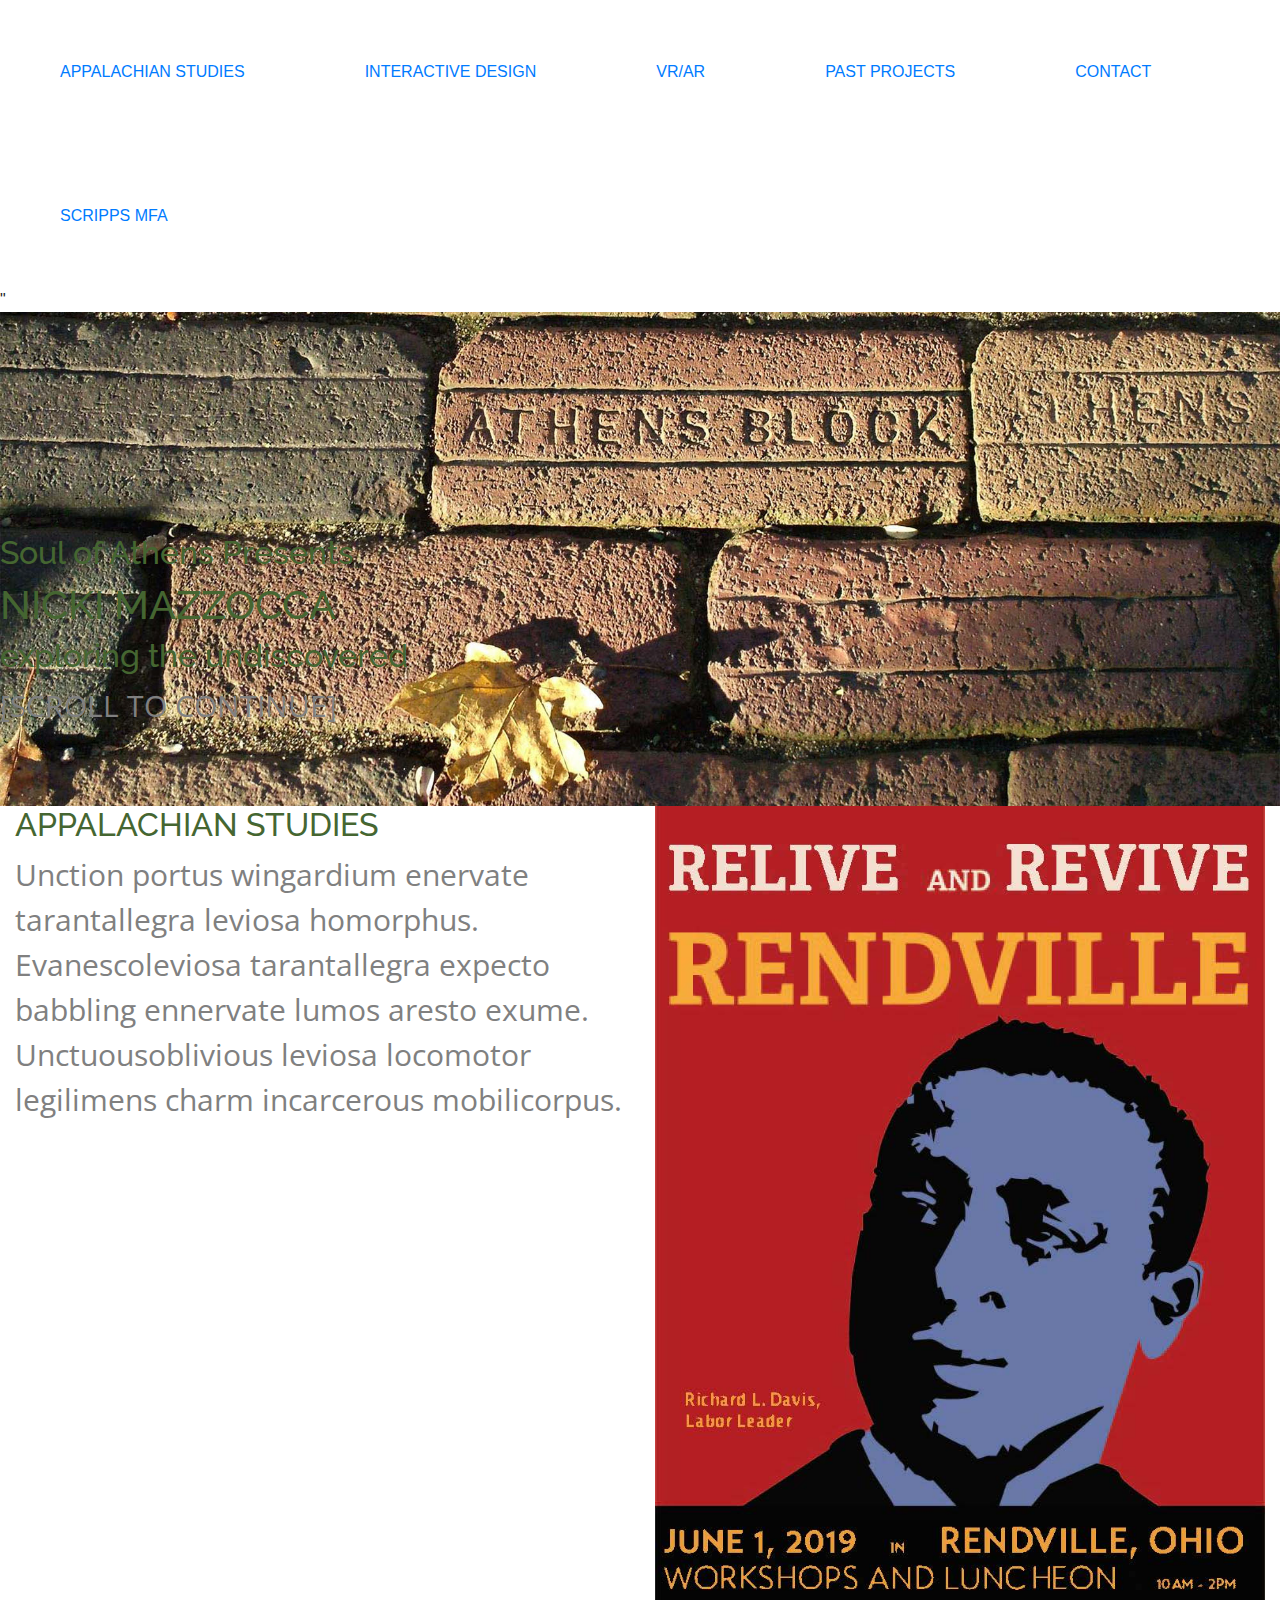
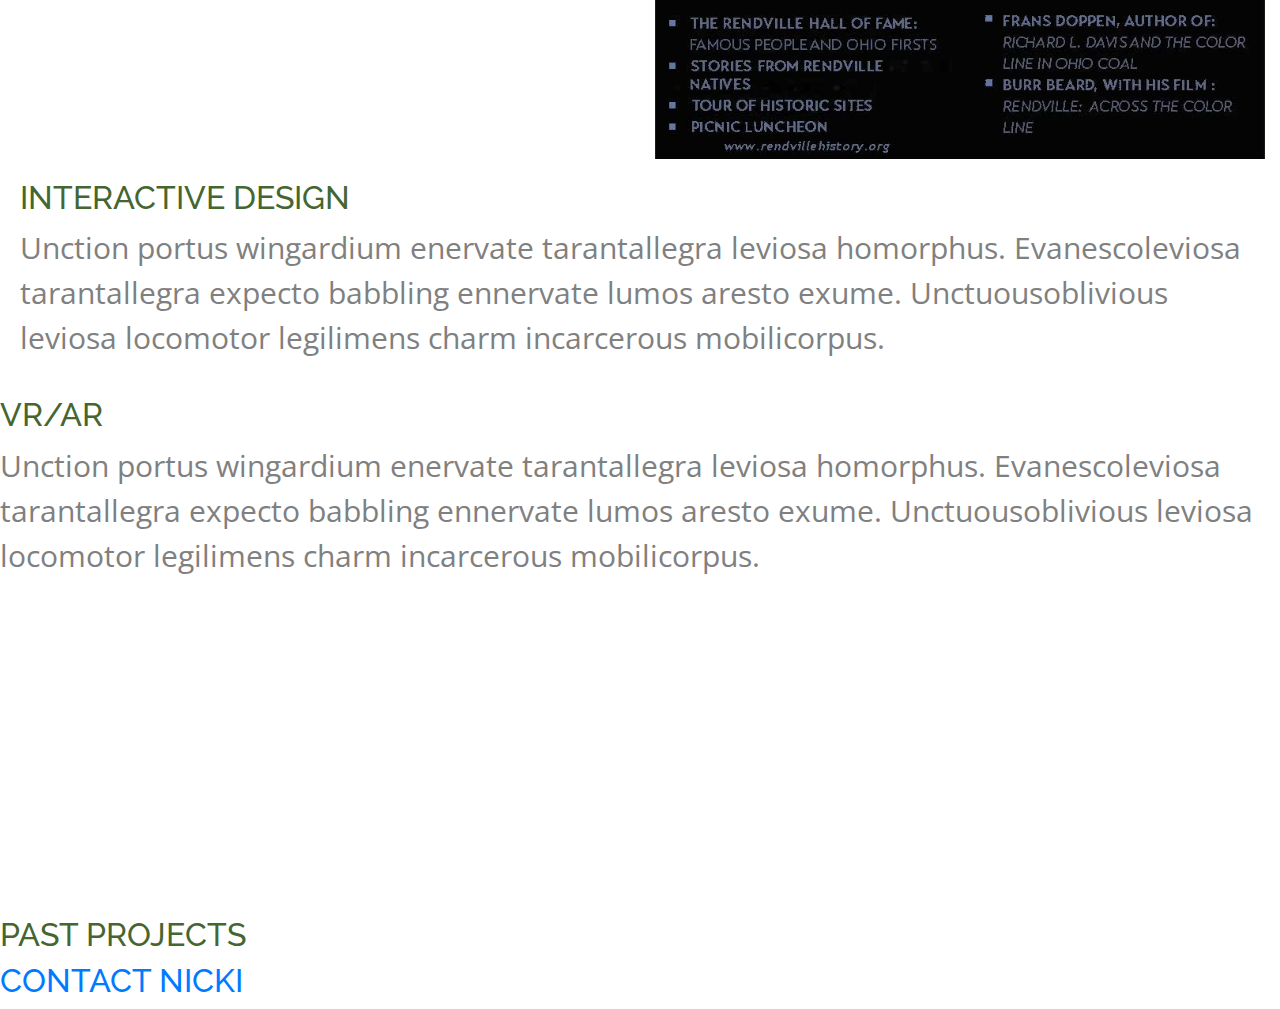
==== index.html @ fb614a62 "Initial commit" ====
<!DOCTYPE html>
<html>

<head>
  <link rel="stylesheet" type="text/css" href="styles.css">
  <link rel="stylesheet" href="https://stackpath.bootstrapcdn.com/bootstrap/4.3.1/css/bootstrap.min.css" integrity="sha384-ggOyR0iXCbMQv3Xipma34MD+dH/1fQ784/j6cY/iJTQUOhcWr7x9JvoRxT2MZw1T" crossorigin="anonymous">
  <link href="https://fonts.googleapis.com/css?family=Open+Sans|Raleway&display=swap" rel="stylesheet">
  <title>nmazzocca portfolio</title>
</head>

<body>
<!-- header -->

  <div>
    <ul class="nav">
  <li><a href="#appalachianStudies">APPALACHIAN STUDIES</a></li>
  <li><a href="#interactiveDesign">INTERACTIVE DESIGN</a></li>
  <li><a href="#vrAR">VR/AR</a></li>
  <li><a href="#pastProjects">PAST PROJECTS</a></li>
  <li><a href="#pastProjects">CONTACT</a></li>
  <li><a href="http://www.ohio.edu/scrippscollege/mfa">SCRIPPS MFA</a></li>
</ul>
<!-- experimenting
    <nav>
      <a href="#appalachianStudies">Appalachian Studies</a>
      <a href="#interactiveDesign">Interactive Design</a>
      <a href="#vrAR">VR/AR</a>
      <a href="#pastProjects">Past Projects</a>
      <a href="#contactMe">Contact Me</a>
    </nav>-->
  </div>"

  <div class="row no-gutters">
      <div class="col-12">
        <div id="title-vid">
          <img src="images\fallBrick.jpg" class="img-fluid">
          <div class="project-title">
            <div class="headline">
              <h2>Soul of Athens Presents</h2>
              <h1>NICKI MAZZOCCA</h1>
              <h2>exploring the undiscovered</h2>
              <p>[SCROLL TO CONTINUE]</p>
            </div>
          </div>
        </div>
      </div>
    </div>


  <div class="container-fluid" class="textPadding">
    <div class="row">
    <div class="col-6 mx-auto" class="textPadding" id="appalachianStudies">
    
    <h2>APPALACHIAN STUDIES</h2>
    <p>Unction portus wingardium enervate tarantallegra leviosa homorphus. Evanescoleviosa tarantallegra expecto babbling ennervate lumos aresto exume. Unctuousoblivious leviosa locomotor legilimens charm incarcerous mobilicorpus.</p>
  </div>

  <div class="col-6 mx-auto">
<!---  <div class="textboxR">--->

    <img src="images\rendville.jpg" alt="Rendville Poster" class="img-fluid">
  </div>
  </div>
  </div>


  <div class="textPadding" id="interactiveDesign">
    <h2>INTERACTIVE DESIGN</h2>
    <p>Unction portus wingardium enervate tarantallegra leviosa homorphus. Evanescoleviosa tarantallegra expecto babbling ennervate lumos aresto exume. Unctuousoblivious leviosa locomotor legilimens charm incarcerous mobilicorpus.</p>
  </div>

  <div class="textboxL" id="vrAR">
    <h2>VR/AR</h2>
    <p>Unction portus wingardium enervate tarantallegra leviosa homorphus. Evanescoleviosa tarantallegra expecto babbling ennervate lumos aresto exume. Unctuousoblivious leviosa locomotor legilimens charm incarcerous mobilicorpus.</p>
    </div>

  <div class="textboxR">
    <iframe width="560" height="315" src="https://www.youtube.com/embed/bmFbKdnv5q4" frameborder="0" allow="accelerometer; autoplay; encrypted-media; gyroscope; picture-in-picture" allowfullscreen></iframe>
  </div>

  <div id="pastProjects"></div>
  <h2>PAST PROJECTS</h2>

  <div id="contactMe">
    <h2><a href = "mailto: nm291703@ohio.edu">CONTACT NICKI</a></h2>
  </div>

</body>
<script src="https://code.jquery.com/jquery-3.3.1.slim.min.js" integrity="sha384-q8i/X+965DzO0rT7abK41JStQIAqVgRVzpbzo5smXKp4YfRvH+8abtTE1Pi6jizo" crossorigin="anonymous"></script>
<script src="https://cdnjs.cloudflare.com/ajax/libs/popper.js/1.14.7/umd/popper.min.js" integrity="sha384-UO2eT0CpHqdSJQ6hJty5KVphtPhzWj9WO1clHTMGa3JDZwrnQq4sF86dIHNDz0W1" crossorigin="anonymous"></script>
<script src="https://stackpath.bootstrapcdn.com/bootstrap/4.3.1/js/bootstrap.min.js" integrity="sha384-JjSmVgyd0p3pXB1rRibZUAYoIIy6OrQ6VrjIEaFf/nJGzIxFDsf4x0xIM+B07jRM" crossorigin="anonymous"></script>
</html>
---- styles.css ----
h1 {
  font-size: 60px;
  font-family: Raleway;
  color: #456631;
}

p {
  font-size: 30px;
  font-family: Open Sans;
  color: grey;
}

h2 {
  font-size: 50px;
  font-family: Raleway;
  color: #456631;
}

/*.textboxL {
  width: 600px;
  height: auto;
  padding-left: 30px;
  margin: 0;
}

.textboxR {
  width: 600px;
  height: auto;
  padding-left: 30px;
  margin: 0;
}*/

.nav {
  list-style-type: none;
  text-align: center;
  margin: 0;
  padding: 0;
}

.nav li {
  display: inline-block;
  text-decoration-color: #333532;
  font-family: Helvetica;
  font-size: 16px;
  padding: 60px;
}

#jumbotron {
  position:  relative;
  padding-bottom: 56.75%;
  padding-top: -10;
  overflow: hidden;
  z-index: -10000;
}

.headline {
    position: absolute;
    top: 45%;
    width: 100%;
    z-index: 1000;
}

.textPadding {
  padding: 20px;
}
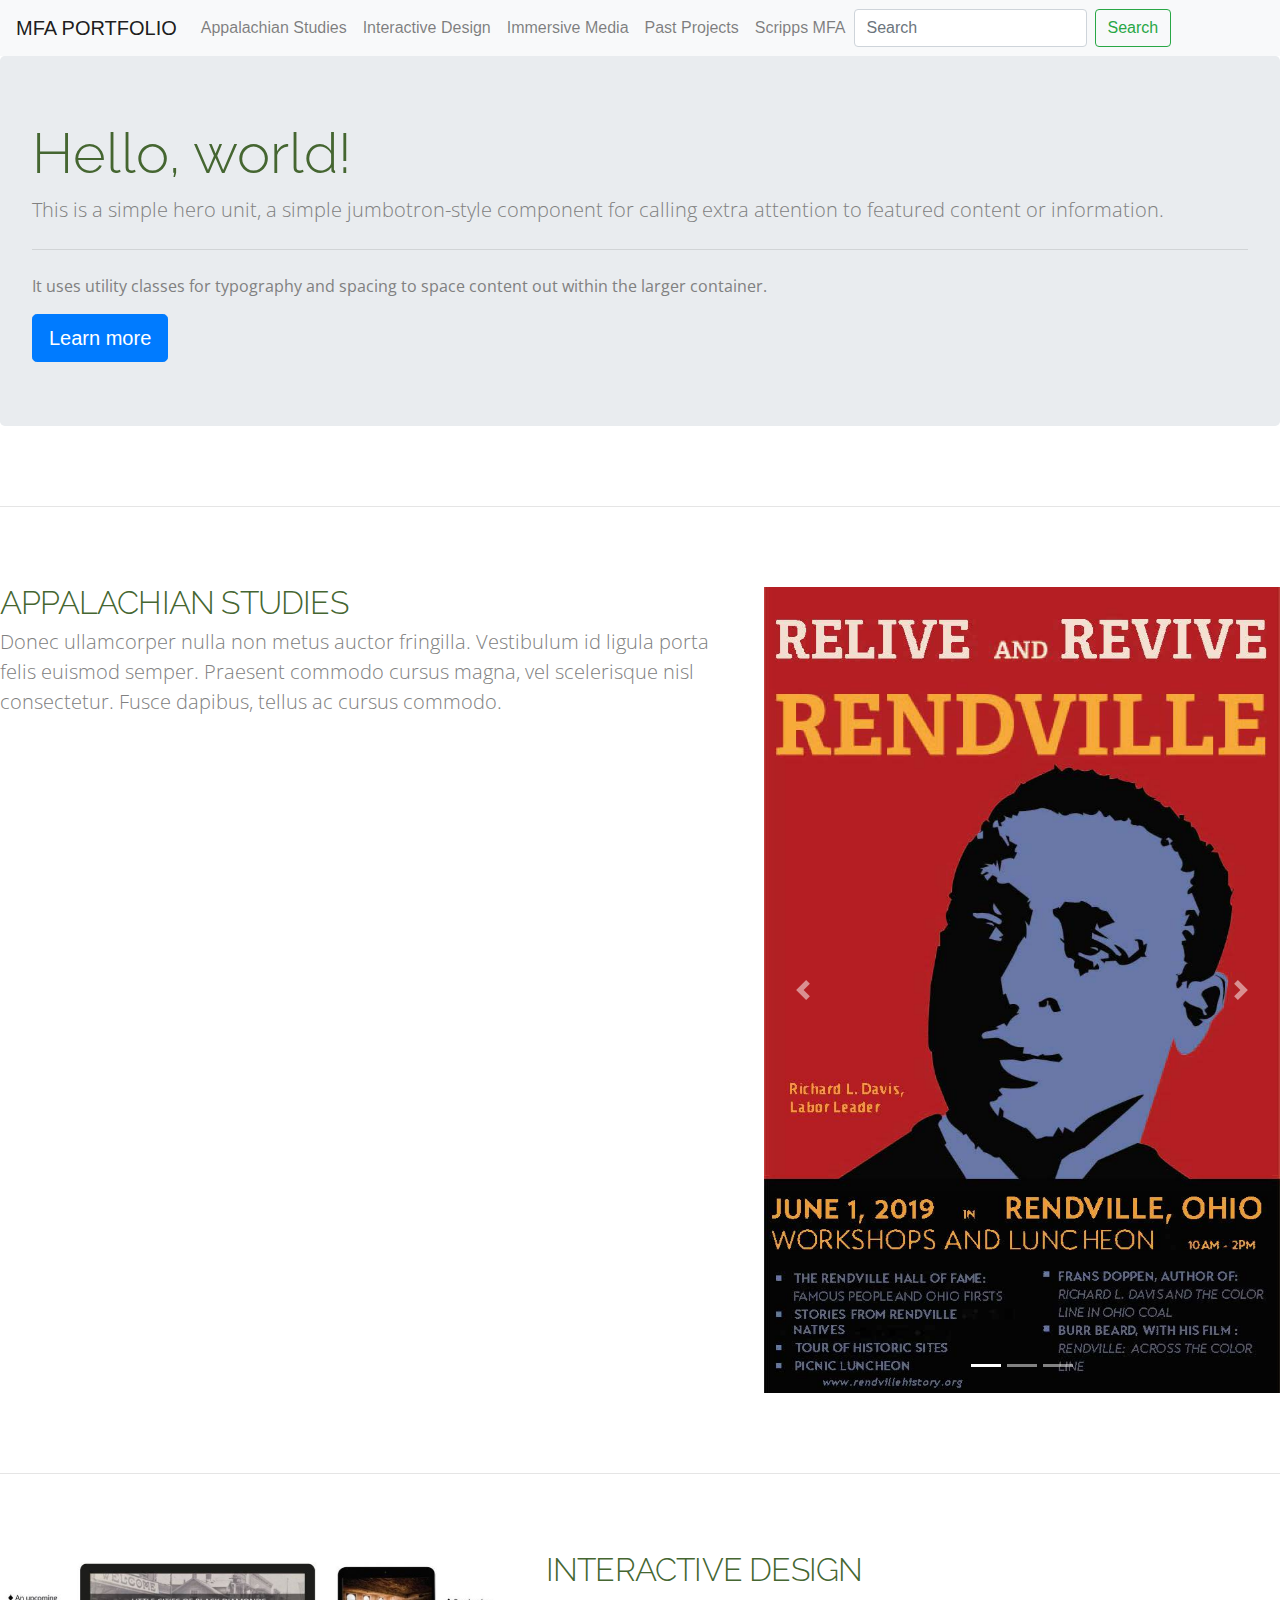
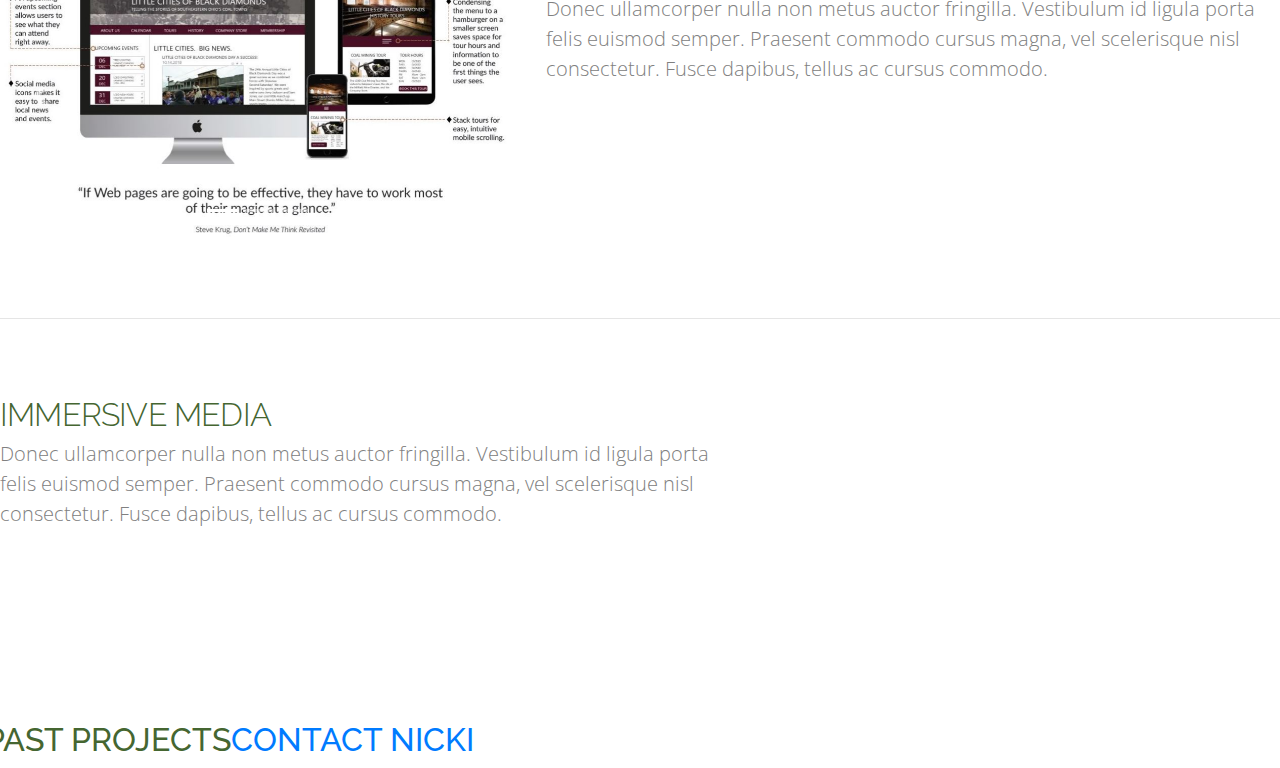
==== commit 22f5a82e: "Tried to add bootstrap jumbotron but can't add background picture" ====
--- a/index.html
+++ b/index.html
@@ -9,67 +9,230 @@
 </head>
 
 <body>
-<!-- header -->
-
-  <div>
-    <ul class="nav">
-  <li><a href="#appalachianStudies">APPALACHIAN STUDIES</a></li>
-  <li><a href="#interactiveDesign">INTERACTIVE DESIGN</a></li>
-  <li><a href="#vrAR">VR/AR</a></li>
-  <li><a href="#pastProjects">PAST PROJECTS</a></li>
-  <li><a href="#pastProjects">CONTACT</a></li>
-  <li><a href="http://www.ohio.edu/scrippscollege/mfa">SCRIPPS MFA</a></li>
-</ul>
-<!-- experimenting
-    <nav>
-      <a href="#appalachianStudies">Appalachian Studies</a>
-      <a href="#interactiveDesign">Interactive Design</a>
-      <a href="#vrAR">VR/AR</a>
-      <a href="#pastProjects">Past Projects</a>
-      <a href="#contactMe">Contact Me</a>
-    </nav>-->
-  </div>"
-
+  <!-- header -->
+  <nav class="navbar navbar-expand-lg navbar-light bg-light">
+    <a class="navbar-brand" href="#">MFA PORTFOLIO</a>
+    <button class="navbar-toggler" type="button" data-toggle="collapse" data-target="#navbarSupportedContent" aria-controls="navbarSupportedContent" aria-expanded="false" aria-label="Toggle navigation">
+      <span class="navbar-toggler-icon"></span>
+    </button>
+
+    <div class="collapse navbar-collapse" id="navbarSupportedContent">
+      <ul class="navbar-nav mr-auto">
+        <li class="nav-item">
+          <a class="nav-link" href="#appalachianStudies">Appalachian Studies</a>
+        </li>
+        <li class="nav-item">
+          <a class="nav-link" href="#interactiveDesign">Interactive Design</a>
+        </li>
+        <li class="nav-item">
+          <a class="nav-link" href="vrAR">Immersive Media</a>
+        </li>
+        <li class="nav-item">
+          <a class="nav-link" href="pastProjects">Past Projects</a>
+        </li>
+        <li class="nav-item">
+          <a class="nav-link" href="http://www.ohio.edu/scrippscollege/mfa">Scripps MFA</a>
+        </li>
+        <form class="form-inline my-2 my-lg-0">
+          <input class="form-control mr-sm-2" type="search" placeholder="Search" aria-label="Search">
+          <button class="btn btn-outline-success my-2 my-sm-0" type="submit">Search</button>
+        </form>
+    </div>
+  </nav>
+
+<!--BOOTSTRAP JUMBOTRON-->
+<div class="jumbotron">
+  <h1 class="display-4">Hello, world!</h1>
+  <p class="lead">This is a simple hero unit, a simple jumbotron-style component for calling extra attention to featured content or information.</p>
+  <hr class="my-4">
+  <p>It uses utility classes for typography and spacing to space content out within the larger container.</p>
+  <a class="btn btn-primary btn-lg" href="#" role="button">Learn more</a>
+</div>
+
+<!--END BOOTSTRAP JUMBOTRON-->
+
+<!-- Katie Jumbotron
   <div class="row no-gutters">
-      <div class="col-12">
-        <div id="title-vid">
-          <img src="images\fallBrick.jpg" class="img-fluid">
-          <div class="project-title">
-            <div class="headline">
-              <h2>Soul of Athens Presents</h2>
-              <h1>NICKI MAZZOCCA</h1>
-              <h2>exploring the undiscovered</h2>
-              <p>[SCROLL TO CONTINUE]</p>
-            </div>
+    <div class="col-12">
+      <div id="title-vid">
+        <img src="images\fallBrick.jpg" class="img-fluid" class="photoOpacity">
+        <div class="project-title">
+          <div class="headline">
+            <h2>Communication Media Arts MFA Candidate</h2>
+            <h1>NICKI MAZZOCCA</h1>
+            <h2></h2>
+            <p>[SCROLL TO CONTINUE]</p>
           </div>
         </div>
       </div>
     </div>
-
-
-  <div class="container-fluid" class="textPadding">
+  </div>
+END KATIE jumbotron-->
+
+  <!--  <div class="container-fluid" class="textPadding">
     <div class="row">
     <div class="col-6 mx-auto" class="textPadding" id="appalachianStudies">
-    
+
     <h2>APPALACHIAN STUDIES</h2>
     <p>Unction portus wingardium enervate tarantallegra leviosa homorphus. Evanescoleviosa tarantallegra expecto babbling ennervate lumos aresto exume. Unctuousoblivious leviosa locomotor legilimens charm incarcerous mobilicorpus.</p>
   </div>
 
   <div class="col-6 mx-auto">
-<!---  <div class="textboxR">--->
+
 
     <img src="images\rendville.jpg" alt="Rendville Poster" class="img-fluid">
   </div>
   </div>
-  </div>
-
-
-  <div class="textPadding" id="interactiveDesign">
-    <h2>INTERACTIVE DESIGN</h2>
-    <p>Unction portus wingardium enervate tarantallegra leviosa homorphus. Evanescoleviosa tarantallegra expecto babbling ennervate lumos aresto exume. Unctuousoblivious leviosa locomotor legilimens charm incarcerous mobilicorpus.</p>
-  </div>
-
-  <div class="textboxL" id="vrAR">
+  </div>-->
+
+<!--FEATURETTES-->
+<hr class="featurette-divider">
+
+       <div class="row featurette">
+         <div class="col-md-7">
+           <h2 class="featurette-heading">APPALACHIAN STUDIES</h2>
+           <p class="lead">Donec ullamcorper nulla non metus auctor fringilla. Vestibulum id ligula porta felis euismod semper. Praesent commodo cursus magna, vel scelerisque nisl consectetur. Fusce dapibus, tellus ac cursus commodo.</p>
+         </div>
+         <div class="col-md-5">
+           <!--carousel begin-->
+                   <div id="carouselExampleIndicators" class="carousel slide" data-ride="carousel">
+                     <ol class="carousel-indicators">
+                       <li data-target="#carouselExampleIndicators" data-slide-to="0" class="active"></li>
+                       <li data-target="#carouselExampleIndicators" data-slide-to="1"></li>
+                       <li data-target="#carouselExampleIndicators" data-slide-to="2"></li>
+                     </ol>
+                     <div class="carousel-inner">
+                       <div class="carousel-item active">
+                         <img src="images\rendville.jpg" class="d-block w-100" alt="rendville event">
+                       </div>
+                       <div class="carousel-item">
+                         <img src="images\aetWorks.JPG" class="d-block w-100" alt="art works">
+                       </div>
+                       <div class="carousel-item">
+                         <img src="images\tecumseh.jpg" class="d-block w-100" alt="shawnee theater">
+                       </div>
+                     </div>
+                     <a class="carousel-control-prev" href="#carouselExampleIndicators" role="button" data-slide="prev">
+                       <span class="carousel-control-prev-icon" aria-hidden="true"></span>
+                       <span class="sr-only">Previous</span>
+                     </a>
+                     <a class="carousel-control-next" href="#carouselExampleIndicators" role="button" data-slide="next">
+                       <span class="carousel-control-next-icon" aria-hidden="true"></span>
+                       <span class="sr-only">Next</span>
+                     </a>
+                   </div>
+           <!--carousel end-->
+         </div>
+       </div>
+
+       <hr class="featurette-divider">
+
+       <div class="row featurette">
+         <div class="col-md-7 order-md-2">
+           <h2 class="featurette-heading">INTERACTIVE DESIGN</h2>
+           <p class="lead">Donec ullamcorper nulla non metus auctor fringilla. Vestibulum id ligula porta felis euismod semper. Praesent commodo cursus magna, vel scelerisque nisl consectetur. Fusce dapibus, tellus ac cursus commodo.</p>
+         </div>
+         <div class="col-md-5 order-md-1">
+           <!--carousel begin-->
+                   <div id="carouselExampleIndicators" class="carousel slide" data-ride="carousel">
+                     <ol class="carousel-indicators">
+                       <li data-target="#carouselExampleIndicators" data-slide-to="0" class="active"></li>
+                       <li data-target="#carouselExampleIndicators" data-slide-to="1"></li>
+                       <li data-target="#carouselExampleIndicators" data-slide-to="2"></li>
+                     </ol>
+                     <div class="carousel-inner">
+                       <div class="carousel-item active">
+                         <img src="images\lcbdSite.JPG" class="d-block w-100" alt="LCBD Redesign">
+                       </div>
+                       <div class="carousel-item">
+                         <img src="images\uxCritique.JPG" class="d-block w-100" alt="UX Critique">
+                       </div>
+                       <div class="carousel-item">
+                         <img src="images\Wireframe.JPG" class="d-block w-100" alt="wireframePod">
+                       </div>
+                     </div>
+                     <a class="carousel-control-prev" href="#carouselExampleIndicators" role="button" data-slide="prev">
+                       <span class="carousel-control-prev-icon" aria-hidden="true"></span>
+                       <span class="sr-only">Previous</span>
+                     </a>
+                     <a class="carousel-control-next" href="#carouselExampleIndicators" role="button" data-slide="next">
+                       <span class="carousel-control-next-icon" aria-hidden="true"></span>
+                       <span class="sr-only">Next</span>
+                     </a>
+                   </div>
+           <!--carousel end-->
+         </div>
+       </div>
+
+       <hr class="featurette-divider">
+
+       <div class="row featurette">
+         <div class="col-md-7">
+           <h2 class="featurette-heading">IMMERSIVE MEDIA</h2>
+           <p class="lead">Donec ullamcorper nulla non metus auctor fringilla. Vestibulum id ligula porta felis euismod semper. Praesent commodo cursus magna, vel scelerisque nisl consectetur. Fusce dapibus, tellus ac cursus commodo.</p>
+         </div>
+         <div class="col-md-5">
+           <div class="featurette-image img-fluid mx-auto"><iframe width="560" height="315" src="https://www.youtube.com/embed/bmFbKdnv5q4" frameborder="0" allow="accelerometer; autoplay; encrypted-media; gyroscope; picture-in-picture"
+               allowfullscreen></iframe>
+         </div>
+       </div>
+
+       <hr class="featurette-divider">
+
+       <!-- /END THE FEATURETTES -->
+<!--Different borrowed bootstrap.  WORKING PADDING BUT I DON'T KNOW WHY
+
+  <div class="container px-lg-5">
+    <div class="row mx-lg-n5">
+      <div class="col py-3 px-lg-5 border bg-light">
+        <h2>APPALACHIAN STUDIES</h2>
+        <p>Unction portus wingardium enervate tarantallegra leviosa homorphus. Evanescoleviosa tarantallegra expecto babbling ennervate lumos aresto exume. Unctuousoblivious leviosa locomotor legilimens charm incarcerous mobilicorpus.</p>
+      </div>
+      <div class="col py-3 px-lg-5 border bg-light">
+
+
+        <div id="carouselExampleIndicators" class="carousel slide" data-ride="carousel">
+          <ol class="carousel-indicators">
+            <li data-target="#carouselExampleIndicators" data-slide-to="0" class="active"></li>
+            <li data-target="#carouselExampleIndicators" data-slide-to="1"></li>
+            <li data-target="#carouselExampleIndicators" data-slide-to="2"></li>
+          </ol>
+          <div class="carousel-inner">
+            <div class="carousel-item active">
+              <img src="images\rendville.jpg" class="d-block w-100" alt="rendville event">
+            </div>
+            <div class="carousel-item">
+              <img src="images\aetWorks.JPG" class="d-block w-100" alt="art works">
+            </div>
+            <div class="carousel-item">
+              <img src="images\tecumseh.jpg" class="d-block w-100" alt="shawnee theater">
+            </div>
+          </div>
+          <a class="carousel-control-prev" href="#carouselExampleIndicators" role="button" data-slide="prev">
+            <span class="carousel-control-prev-icon" aria-hidden="true"></span>
+            <span class="sr-only">Previous</span>
+          </a>
+          <a class="carousel-control-next" href="#carouselExampleIndicators" role="button" data-slide="next">
+            <span class="carousel-control-next-icon" aria-hidden="true"></span>
+            <span class="sr-only">Next</span>
+          </a>
+        </div>
+
+
+      </div>
+    </div>
+  </div>
+
+  <div class="container px-lg-5">
+    <div class="row mx-lg-n5">
+      <div class="col py-3 px-lg-5 border bg-light"><img src="images\appalachia1.jpg" alt="Rendville Poster" class="img-fluid">
+      </div>
+      <div class="col py-3 px-lg-5 border bg-light">
+        <h2>INTERACTIVE DESIGN</h2>
+        <p>Unction portus wingardium enervate tarantallegra leviosa homorphus. Evanescoleviosa tarantallegra expecto babbling ennervate lumos aresto exume. Unctuousoblivious leviosa locomotor legilimens charm incarcerous mobilicorpus.</p>
+      </div>
+
+      <!--old placeholder info  <div class="textboxL" id="vrAR">
     <h2>VR/AR</h2>
     <p>Unction portus wingardium enervate tarantallegra leviosa homorphus. Evanescoleviosa tarantallegra expecto babbling ennervate lumos aresto exume. Unctuousoblivious leviosa locomotor legilimens charm incarcerous mobilicorpus.</p>
     </div>
@@ -78,15 +241,28 @@
     <iframe width="560" height="315" src="https://www.youtube.com/embed/bmFbKdnv5q4" frameborder="0" allow="accelerometer; autoplay; encrypted-media; gyroscope; picture-in-picture" allowfullscreen></iframe>
   </div>
 
-  <div id="pastProjects"></div>
-  <h2>PAST PROJECTS</h2>
-
-  <div id="contactMe">
-    <h2><a href = "mailto: nm291703@ohio.edu">CONTACT NICKI</a></h2>
-  </div>
+      <div class="container px-lg-5">
+        <div class="row mx-lg-n5">
+          <div class="col py-3 px-lg-5 border bg-light">
+            <h2>IMMERSIVE DESIGN</h2>
+            <p>Unction portus wingardium enervate tarantallegra leviosa homorphus. Evanescoleviosa tarantallegra expecto babbling ennervate lumos aresto exume. Unctuousoblivious leviosa locomotor legilimens charm incarcerous mobilicorpus.</p>
+          </div>
+          <div class="col py-3 px-lg-5 border bg-light"><iframe width="560" height="315" src="https://www.youtube.com/embed/bmFbKdnv5q4" frameborder="0" allow="accelerometer; autoplay; encrypted-media; gyroscope; picture-in-picture"
+              allowfullscreen></iframe>
+          </div>
+        </div>
+      </div>
+-->
+      <div id="pastProjects"></div>
+      <h2>PAST PROJECTS</h2>
+
+      <div id="contactMe">
+        <h2><a href="mailto: nm291703@ohio.edu">CONTACT NICKI</a></h2>
+      </div>
 
 </body>
 <script src="https://code.jquery.com/jquery-3.3.1.slim.min.js" integrity="sha384-q8i/X+965DzO0rT7abK41JStQIAqVgRVzpbzo5smXKp4YfRvH+8abtTE1Pi6jizo" crossorigin="anonymous"></script>
 <script src="https://cdnjs.cloudflare.com/ajax/libs/popper.js/1.14.7/umd/popper.min.js" integrity="sha384-UO2eT0CpHqdSJQ6hJty5KVphtPhzWj9WO1clHTMGa3JDZwrnQq4sF86dIHNDz0W1" crossorigin="anonymous"></script>
 <script src="https://stackpath.bootstrapcdn.com/bootstrap/4.3.1/js/bootstrap.min.js" integrity="sha384-JjSmVgyd0p3pXB1rRibZUAYoIIy6OrQ6VrjIEaFf/nJGzIxFDsf4x0xIM+B07jRM" crossorigin="anonymous"></script>
+
 </html>
--- a/styles.css
+++ b/styles.css
@@ -1,3 +1,6 @@
+body {
+  background-color: grey;
+}
 h1 {
   font-size: 60px;
   font-family: Raleway;
@@ -5,7 +8,7 @@
 }
 
 p {
-  font-size: 30px;
+  font-size: 16px;
   font-family: Open Sans;
   color: grey;
 }
@@ -15,6 +18,28 @@
   font-family: Raleway;
   color: #456631;
 }
+
+/*BOOTSTRAP JUMBOTRON*/
+.jumbotron {
+  background-image: url(images\brick.jpeg);
+  background-size: cover;
+}
+
+/* Featurettes
+------------------------- */
+
+.featurette-divider {
+  margin: 5rem 0; /* Space out the Bootstrap <hr> more */
+}
+
+/* Thin out the marketing headings */
+.featurette-heading {
+  font-weight: 300;
+  line-height: 1;
+  letter-spacing: -.05rem;
+}
+/* END Featurettes
+------------------------- */
 
 /*.textboxL {
   width: 600px;
@@ -45,6 +70,7 @@
   padding: 60px;
 }
 
+/* KATIE JUMBOTRON
 #jumbotron {
   position:  relative;
   padding-bottom: 56.75%;
@@ -53,8 +79,13 @@
   z-index: -10000;
 }
 
+
+
 .headline {
     position: absolute;
+    text-align: center;
+    font-family: Raleway;:
+    text-color: white;
     top: 45%;
     width: 100%;
     z-index: 1000;
@@ -63,3 +94,8 @@
 .textPadding {
   padding: 20px;
 }
+
+.photoOpacity {
+  opacity: 0.75;
+}
+*/
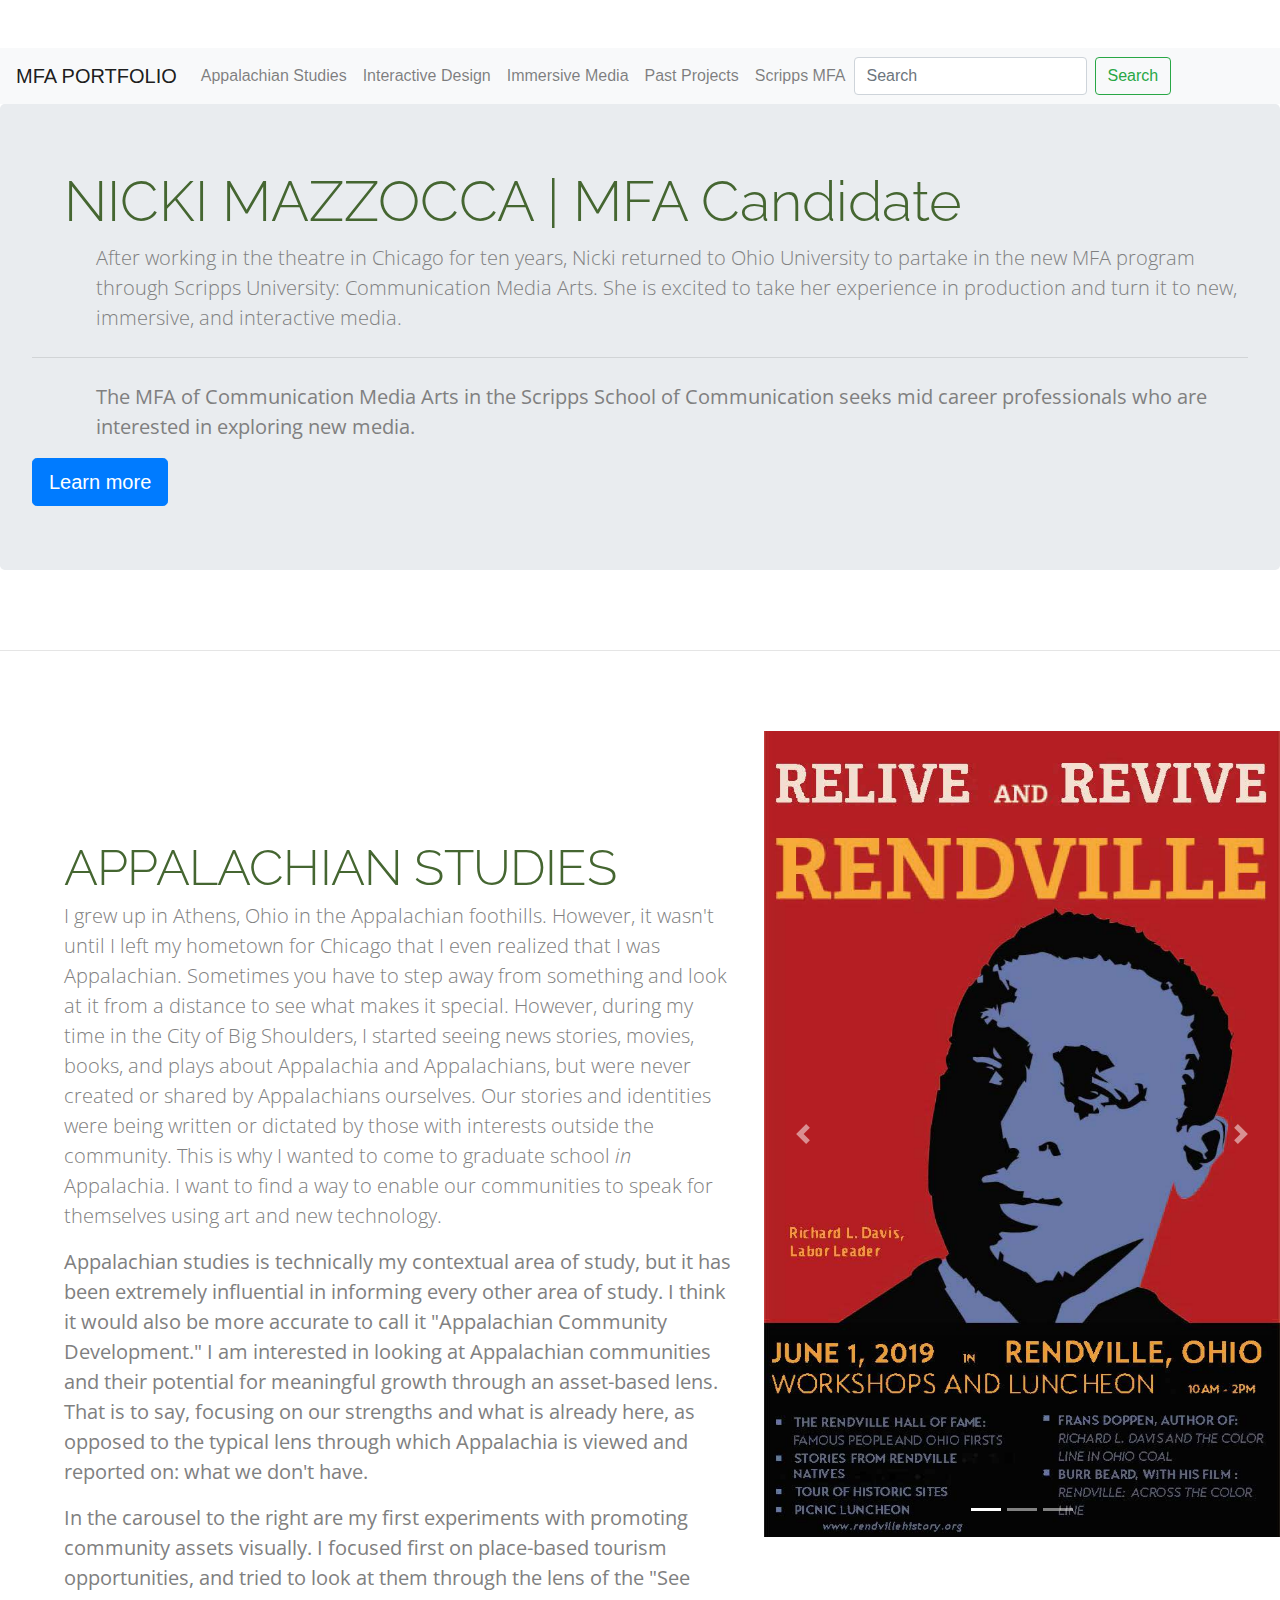
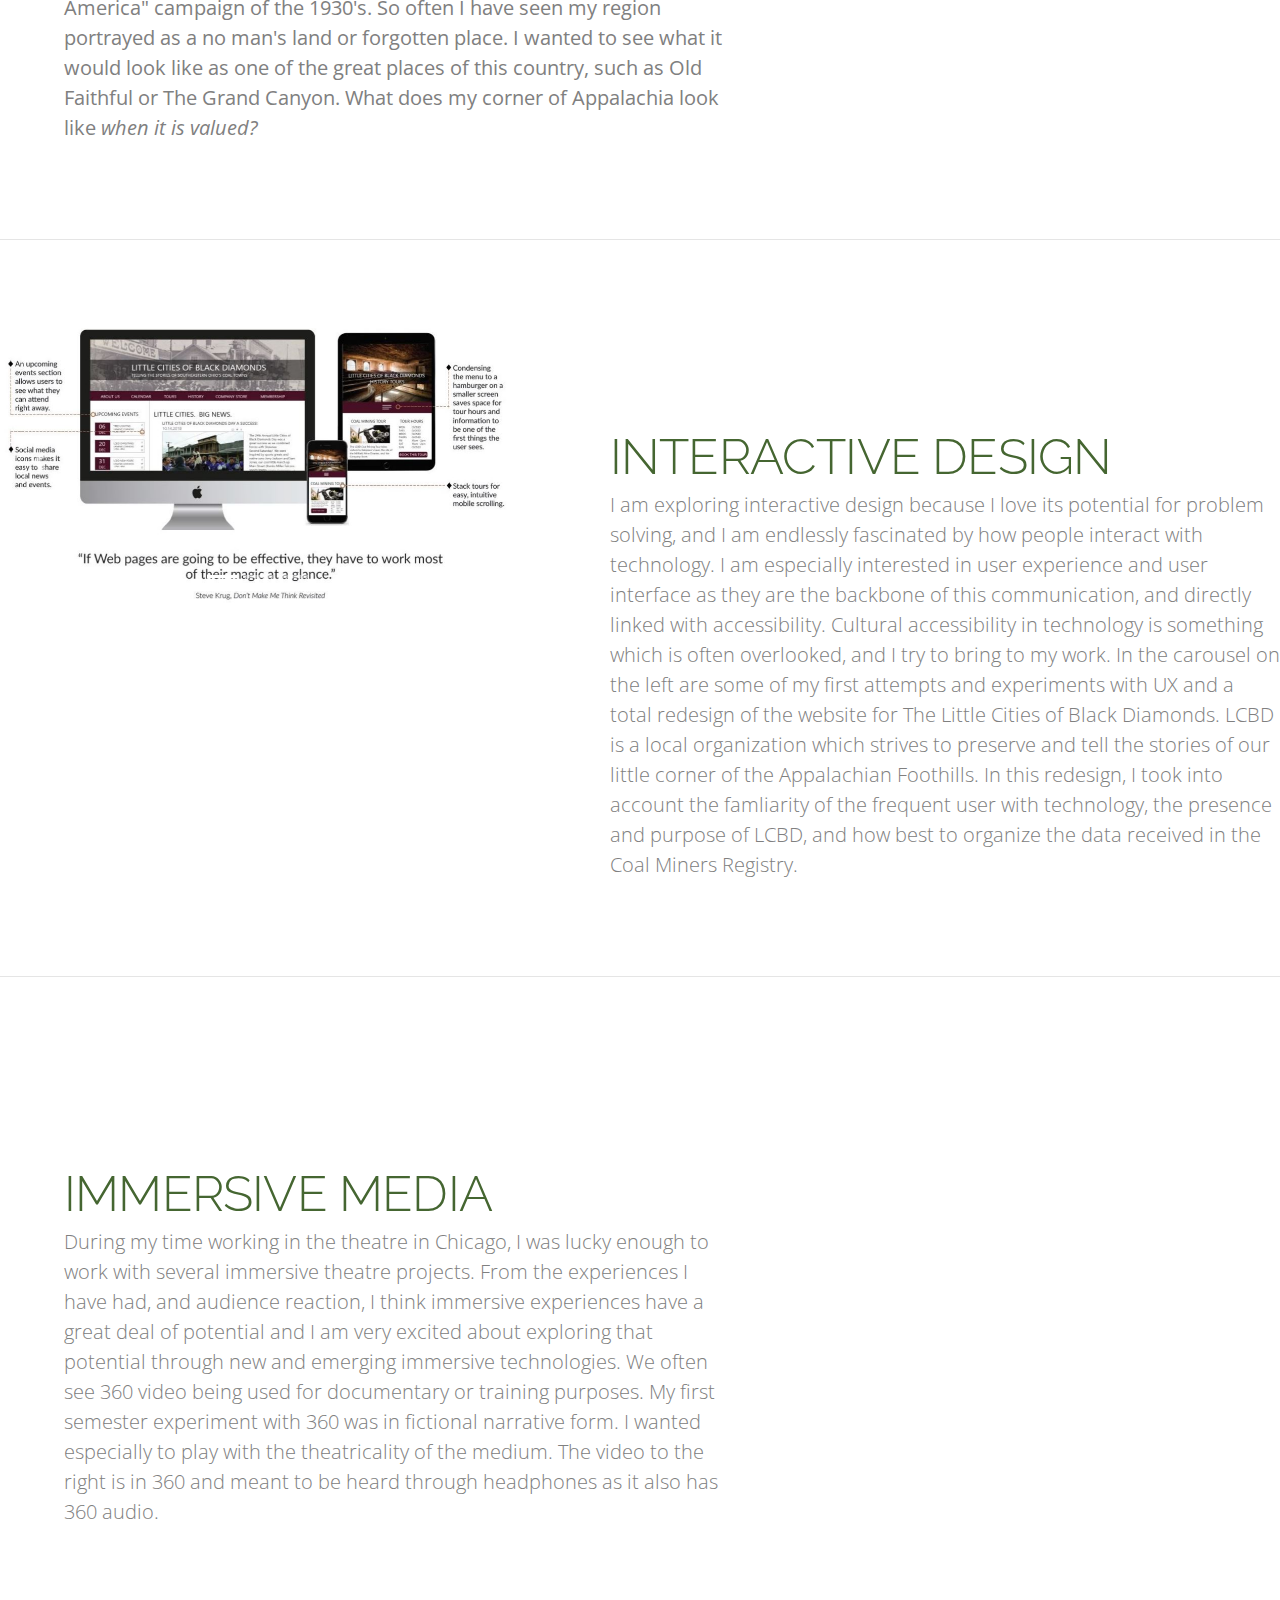
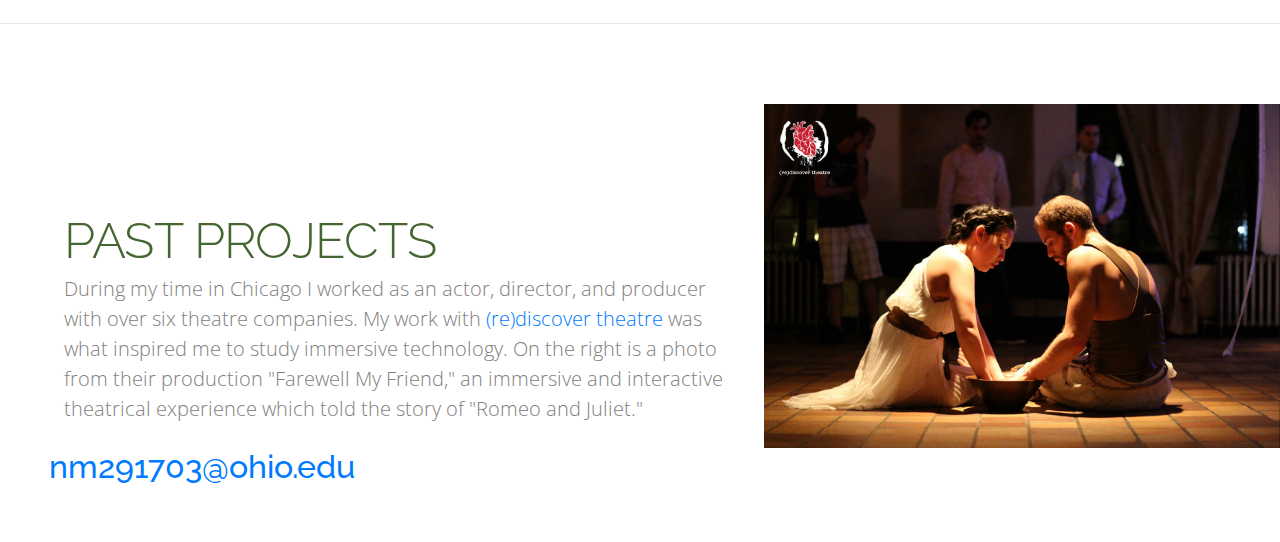
==== commit 99d2c5a9: "Added Copy and tried fixing margins" ====
--- a/index.html
+++ b/index.html
@@ -42,11 +42,11 @@
 
 <!--BOOTSTRAP JUMBOTRON-->
 <div class="jumbotron">
-  <h1 class="display-4">Hello, world!</h1>
-  <p class="lead">This is a simple hero unit, a simple jumbotron-style component for calling extra attention to featured content or information.</p>
+  <h1 class="display-4">NICKI MAZZOCCA | MFA Candidate</h1>
+  <p class="lead">After working in the theatre in Chicago for ten years, Nicki returned to Ohio University to partake in the new MFA program through Scripps University:  Communication Media Arts.  She is excited to take her experience in production and turn it to new, immersive, and interactive media.</p>
   <hr class="my-4">
-  <p>It uses utility classes for typography and spacing to space content out within the larger container.</p>
-  <a class="btn btn-primary btn-lg" href="#" role="button">Learn more</a>
+  <p>The MFA of Communication Media Arts in the Scripps School of Communication seeks mid career professionals who are interested in exploring new media.</p>
+  <a class="btn btn-primary btn-lg" href="http://www.ohio.edu/scrippscollege/mfa">Learn more</a>
 </div>
 
 <!--END BOOTSTRAP JUMBOTRON-->
@@ -90,8 +90,12 @@
 
        <div class="row featurette">
          <div class="col-md-7">
-           <h2 class="featurette-heading">APPALACHIAN STUDIES</h2>
-           <p class="lead">Donec ullamcorper nulla non metus auctor fringilla. Vestibulum id ligula porta felis euismod semper. Praesent commodo cursus magna, vel scelerisque nisl consectetur. Fusce dapibus, tellus ac cursus commodo.</p>
+           <h2 id="appalachianStudies" class="featurette-heading">APPALACHIAN STUDIES</h2>
+           <p class="lead">I grew up in Athens, Ohio in the Appalachian foothills.  However, it wasn't until I left my hometown for Chicago that I even realized that I was Appalachian.  Sometimes you have to step away from something and look at it from a distance to see what makes it special.  However, during my time in the City of Big Shoulders, I started seeing news stories, movies, books, and plays about Appalachia and Appalachians, but were never created or shared by Appalachians ourselves.  Our stories and identities were being written or dictated by those with interests outside the community.  This is why I wanted to come to graduate school <em>in</em> Appalachia. I want to find a way to enable our communities to speak for themselves using art and new technology.</p>
+
+          <p> Appalachian studies is technically my contextual area of study, but it has been extremely influential in informing every other area of study. I think it would also be more accurate to call it "Appalachian Community Development."  I am interested in looking at Appalachian communities and their potential for meaningful growth through an asset-based lens.  That is to say, focusing on our strengths and what is already here, as opposed to the typical lens through which Appalachia is viewed and reported on:  what we don't have.</p>
+
+          <p>In the carousel to the right are my first experiments with promoting community assets visually.  I focused first on place-based tourism opportunities, and tried to look at them through the lens of the "See America" campaign of the 1930's.  So often I have seen my region portrayed as a no man's land or forgotten place.  I wanted to see what it would look like as one of the great places of this country, such as Old Faithful or The Grand Canyon.  What does my corner of Appalachia look like <em>when it is valued?</em>
          </div>
          <div class="col-md-5">
            <!--carousel begin-->
@@ -129,8 +133,8 @@
 
        <div class="row featurette">
          <div class="col-md-7 order-md-2">
-           <h2 class="featurette-heading">INTERACTIVE DESIGN</h2>
-           <p class="lead">Donec ullamcorper nulla non metus auctor fringilla. Vestibulum id ligula porta felis euismod semper. Praesent commodo cursus magna, vel scelerisque nisl consectetur. Fusce dapibus, tellus ac cursus commodo.</p>
+           <h2 id="interactiveDesign" class="featurette-heading">INTERACTIVE DESIGN</h2>
+           <p class="lead">I am exploring interactive design because I love its potential for problem solving, and I am endlessly fascinated by how people interact with technology.  I am especially interested in user experience and user interface as they are the backbone of this communication, and directly linked with accessibility.  Cultural accessibility in technology is something which is often overlooked, and I try to bring to my work.  In the carousel on the left are some of my first attempts and experiments with UX and a total redesign of the website for The Little Cities of Black Diamonds.  LCBD is a local organization which strives to preserve and tell the stories of our little corner of the Appalachian Foothills.  In this redesign, I took into account the famliarity of the frequent user with technology, the presence and purpose of LCBD, and how best to organize the data received in the Coal Miners Registry.</p>
          </div>
          <div class="col-md-5 order-md-1">
            <!--carousel begin-->
@@ -168,16 +172,40 @@
 
        <div class="row featurette">
          <div class="col-md-7">
-           <h2 class="featurette-heading">IMMERSIVE MEDIA</h2>
-           <p class="lead">Donec ullamcorper nulla non metus auctor fringilla. Vestibulum id ligula porta felis euismod semper. Praesent commodo cursus magna, vel scelerisque nisl consectetur. Fusce dapibus, tellus ac cursus commodo.</p>
+           <h2 id="vrAR" class="featurette-heading">IMMERSIVE MEDIA</h2>
+           <p class="lead">During my time working in the theatre in Chicago, I was lucky enough to work with several immersive theatre projects.  From the experiences I have had, and audience reaction, I think immersive experiences have a great deal of potential and I am very excited about exploring that potential through new and emerging immersive technologies.  We often see 360 video being used for documentary or training purposes.  My first semester experiment with 360 was in fictional narrative form.  I wanted especially to play with the theatricality of the medium. The video to the right is in 360 and meant to be heard through headphones as it also has 360 audio.  </p>
          </div>
          <div class="col-md-5">
            <div class="featurette-image img-fluid mx-auto"><iframe width="560" height="315" src="https://www.youtube.com/embed/bmFbKdnv5q4" frameborder="0" allow="accelerometer; autoplay; encrypted-media; gyroscope; picture-in-picture"
                allowfullscreen></iframe>
          </div>
        </div>
+       </div>
+
+<!--pastprojects-->
 
        <hr class="featurette-divider">
+
+       <div class="row featurette">
+         <div class="col-md-7">
+           <h2 id="vrAR" class="featurette-heading">PAST PROJECTS</h2>
+           <p class="lead">During my time in Chicago I worked as an actor, director, and producer with over six theatre companies.  My work with <a href="http://www.rediscovertheatre.com/mission">(re)discover theatre</a> was what inspired me to study immersive technology.  On the right is a photo from their production "Farewell My Friend," an immersive and interactive theatrical experience which told the story of "Romeo and Juliet."</p>
+         </div>
+         <div class="col-md-5">
+           <div class="featurette-image img-fluid mx-auto"><img src="images\fwmf.jpg" class="d-block w-100" alt="Farewell My Friend">
+         </div>
+       </div>
+
+    <!--contact section-->
+
+    <hr class="featurette-divider">
+
+    <div class="row featurette">
+      <div class="col-md-7">
+        <h2 id="vrAR" class="center"><a href="mailto: nm291703@ohio.edu">nm291703@ohio.edu</a></h2>
+      </div>
+      </div>
+
 
        <!-- /END THE FEATURETTES -->
 <!--Different borrowed bootstrap.  WORKING PADDING BUT I DON'T KNOW WHY
@@ -253,12 +281,7 @@
         </div>
       </div>
 -->
-      <div id="pastProjects"></div>
-      <h2>PAST PROJECTS</h2>
-
-      <div id="contactMe">
-        <h2><a href="mailto: nm291703@ohio.edu">CONTACT NICKI</a></h2>
-      </div>
+
 
 </body>
 <script src="https://code.jquery.com/jquery-3.3.1.slim.min.js" integrity="sha384-q8i/X+965DzO0rT7abK41JStQIAqVgRVzpbzo5smXKp4YfRvH+8abtTE1Pi6jizo" crossorigin="anonymous"></script>
--- a/styles.css
+++ b/styles.css
@@ -1,23 +1,42 @@
 body {
-  background-color: grey;
+  padding-top: 3rem;
+  padding-bottom: 3rem;
+  color: #5a5a5a;
 }
+
 h1 {
   font-size: 60px;
   font-family: Raleway;
   color: #456631;
+  margin-right: 2rem;
+  margin-left: 2rem;
 }
 
 p {
-  font-size: 16px;
+  font-size: 20px;
   font-family: Open Sans;
   color: grey;
+  margin-top: 0;
+ margin-bottom: 1rem;
+ margin-left: 4rem;
+ margin-rght: 4rem;
 }
 
 h2 {
   font-size: 50px;
   font-family: Raleway;
   color: #456631;
+  margin-right: 4rem;
+  margin-left: 4rem;
 }
+
+
+.center {
+  text-align: center;
+}
+
+/*BOOSTRAP CAROUSEL*/
+
 
 /*BOOTSTRAP JUMBOTRON*/
 .jumbotron {
@@ -70,6 +89,35 @@
   padding: 60px;
 }
 
+/* RESPONSIVE CSS
+-------------------------------------------------- */
+
+
+element.style {
+}
+@media (min-width: 1200px)
+.container {
+    max-width: 1140px;
+}
+
+@media (min-width: 40em) {
+  /* Bump up size of carousel content */
+  .carousel-caption p {
+    margin-bottom: 1.25rem;
+    font-size: 1.25rem;
+    line-height: 1.4;
+  }
+
+  .featurette-heading {
+    font-size: 50px;
+  }
+}
+
+@media (min-width: 62em) {
+  .featurette-heading {
+    margin-top: 7rem;
+  }
+}
 /* KATIE JUMBOTRON
 #jumbotron {
   position:  relative;
